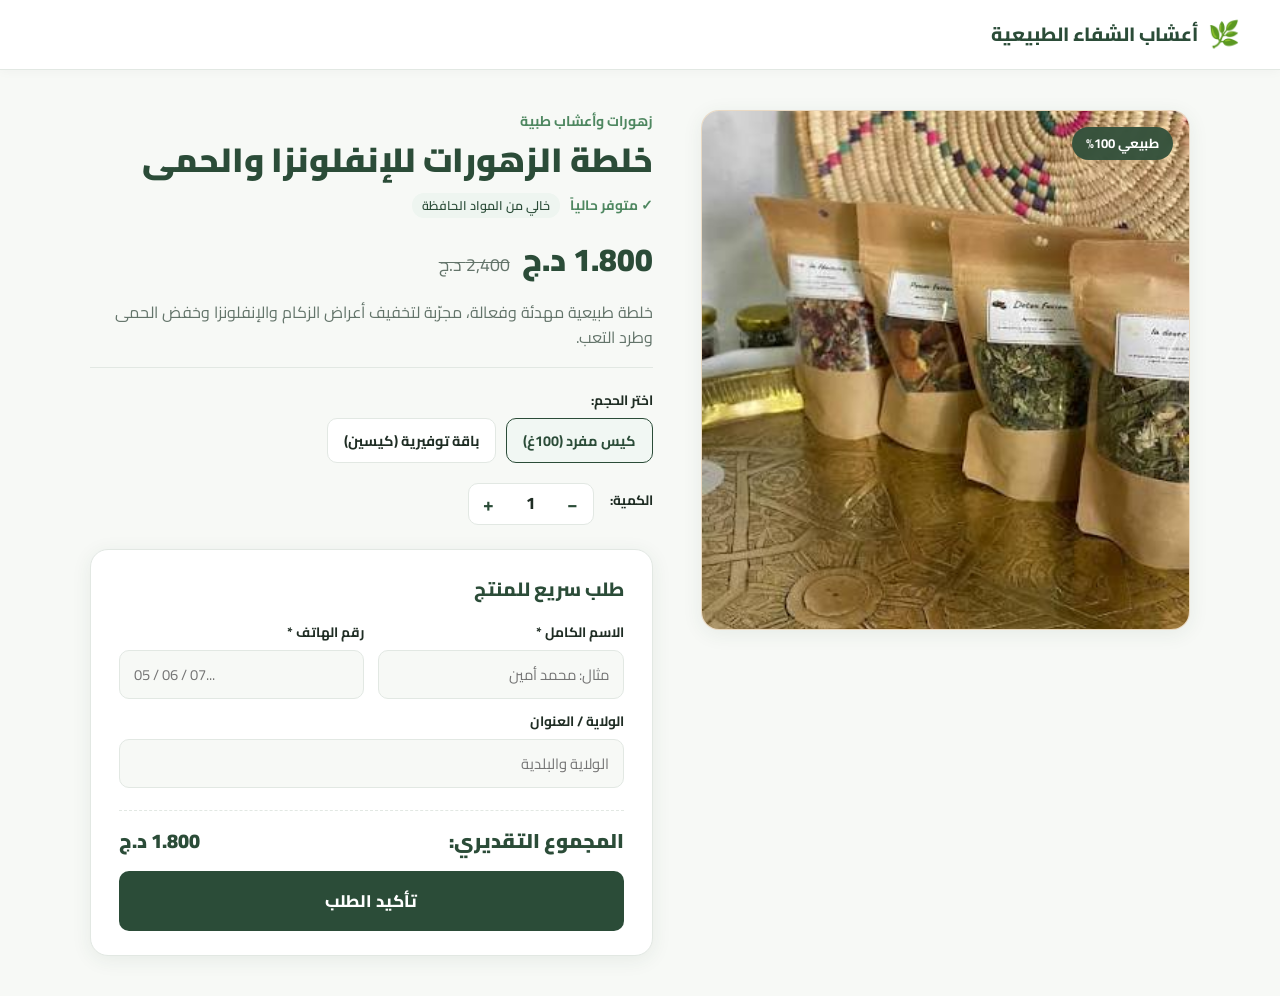
==== index.html @ d234552e "fix notation" ====
<!DOCTYPE html>
<html lang="ar" dir="rtl">
<head>
  <meta charset="UTF-8"/>
  <meta name="viewport" content="width=device-width, initial-scale=1.0"/>
  <title>yacine hiwan</title>
  
  <!-- Arabic & Modern Fonts -->
  <link rel="preconnect" href="https://fonts.googleapis.com">
  <link rel="preconnect" href="https://fonts.gstatic.com" crossorigin>
  <link href="https://fonts.googleapis.com/css2?family=Cairo:wght@400;600;700;800;900&display=swap" rel="stylesheet">

  <link rel="stylesheet" href="style.css"/>
  <link rel="stylesheet" href="pages.css"/>
</head>
<body>

  <!-- Top Announcement Bar -->
  <header class="navbar">
    <div class="nav-brand">
      <span class="leaf-icon">🌿</span>
      <span class="brand-title">أعشاب الشفاء الطبيعية</span>
    </div>
    <!-- <div class="prototype-tag">نسخة تجريبية (Prototype)</div> -->
  </header>

  <div class="toast" id="toast"><span id="toastMsg"></span></div>

  <main class="product-detail-page">
    <div class="detail-layout">

      <!-- Product Image -->
      <div class="detail-images">
        <div class="detail-main-img">
          <img src="tisanepack.jpg" alt="خلطة الزهورات والشاي الطبيعي">
          <span class="badge-herbal">طبيعي 100%</span>
        </div>
      </div>

      <!-- Product Info & Order Form -->
      <div class="detail-info">
        <div class="detail-cat">زهورات وأعشاب طبية</div>
        <h1 class="detail-title" id="productName">خلطة الزهورات للإنفلونزا والحمى</h1>

        <div class="product-badge-strip">
          <span class="stock-status">✓ متوفر حالياً</span>
          <span class="natural-tag">خالي من المواد الحافظة</span>
        </div>

        <div class="detail-price-box">
          <div class="detail-price" id="productPrice">1,800 د.ج</div>
          <div class="detail-old-price">2,400 د.ج</div>
        </div>

        <!-- Very brief description requested -->
        <p class="detail-desc" id="productDesc">
          خلطة طبيعية مهدئة وفعالة، مجرّبة لتخفيف أعراض الزكام والإنفلونزا وخفض الحمى وطرد التعب.
        </p>

        <!-- Pack selection / variants -->
        <div class="pack-selector">
          <label class="form-label">اختر الحجم:</label>
          <div class="variant-chips">
            <button class="variant-chip active" onclick="selectVariant(1800, this)">كيس مفرد (100غ)</button>
            <button class="variant-chip" onclick="selectVariant(3200, this)">باقة توفيرية (كيسين)</button>
          </div>
        </div>

        <!-- Quantity Controls -->
        <div class="qty-section">
          <label class="form-label">الكمية:</label>
          <div class="qty-ctrl">
            <button class="qty-btn" type="button" onclick="changeQty(-1)">−</button>
            <div class="qty-num" id="qtyNum">1</div>
            <button class="qty-btn" type="button" onclick="changeQty(1)">+</button>
          </div>
        </div>

        <!-- Direct Prototype Order Box -->
        <div class="order-summary-panel">
          <div class="summary-title">طلب سريع للمنتج</div>

          <div class="checkout-form">
            <div class="form-row">
              <div>
                <label class="form-label">الاسم الكامل *</label>
                <input id="clientName" class="form-input" type="text" placeholder="مثال: محمد أمين"/>
              </div>
              <div>
                <label class="form-label">رقم الهاتف *</label>
                <input id="clientPhone" class="form-input" type="tel" placeholder="05 / 06 / 07..."/>
              </div>
            </div>

            <div>
              <label class="form-label">الولاية / العنوان</label>
              <input id="clientAddress" class="form-input" type="text" placeholder="الولاية والبلدية"/>
            </div>

            <div class="summary-row total-row">
              <span>المجموع التقديري:</span>
              <span id="summaryTotal">1,800 د.ج</span>
            </div>

            <button class="checkout-submit" type="button" onclick="submitPrototypeOrder()">
              تأكيد الطلب
            </button>
            <!-- <p class="prototype-note">* هذه صفحة تجريبية لتقييم التصميم والمنتج أمام الزبون ولن يتم تسجيل دفع مالي حقيقي.</p> -->
          </div>
        </div>

      </div>
    </div>
  </main>

  <script src="app.js"></script>
</body>
</html>
---- style.css ----
/* ═══════════════════════════════════════════════════
   HERBAL TEA & TISANE THEME — Natural & Earthy
   ═══════════════════════════════════════════════════ */

:root {
  /* Green Tea & Tisane Palette */
  --primary:        #2b4c38;       /* Deep Forest / Herbal Green */
  --primary-light:  #3e694f;
  --accent-green:   #4e8760;
  --tea-amber:      #c48b47;       /* Warm infusion amber */
  --sage:           #8fa89b;
  --kraft-bg:       #f5ede2;       /* Natural kraft paper tone */
  --light-bg:       #f7f9f6;
  --surface:        #ffffff;
  
  /* Text & Border */
  --text-main:      #1f2d24;
  --text-muted:     #63746a;
  --border:         #e2e8e3;
  --border-focus:   #4e8760;

  /* UI Tokens */
  --radius:         10px;
  --radius-lg:      18px;
  --shadow:         0 4px 20px rgba(43, 76, 56, 0.08);
  --shadow-hover:   0 8px 30px rgba(43, 76, 56, 0.15);
}

*, *::before, *::after {
  margin: 0;
  padding: 0;
  box-sizing: border-box;
}

body {
  font-family: 'Cairo', sans-serif;
  background-color: var(--light-bg);
  color: var(--text-main);
  line-height: 1.6;
  direction: rtl;
  text-align: right;
  -webkit-font-smoothing: antialiased;
}

img {
  max-width: 100%;
  display: block;
}

button, input {
  font-family: inherit;
}

/* ── Top Header / Brand ── */
.navbar {
  height: 70px;
  background: var(--surface);
  border-bottom: 1px solid var(--border);
  display: flex;
  align-items: center;
  justify-content: space-between;
  padding: 0 40px;
  position: sticky;
  top: 0;
  z-index: 100;
  box-shadow: 0 2px 10px rgba(0,0,0,0.03);
}

.nav-brand {
  display: flex;
  align-items: center;
  gap: 10px;
}

.leaf-icon {
  font-size: 1.6rem;
}

.brand-title {
  font-size: 1.2rem;
  font-weight: 800;
  color: var(--primary);
}

.prototype-tag {
  background: #fff3cd;
  color: #856404;
  border: 1px solid #ffeeba;
  font-size: 0.8rem;
  font-weight: 700;
  padding: 5px 12px;
  border-radius: 20px;
}

/* ── Toast Notification ── */
.toast {
  position: fixed;
  bottom: 25px;
  left: 50%;
  transform: translateX(-50%) translateY(100px);
  background: var(--primary);
  color: #fff;
  padding: 12px 24px;
  border-radius: 30px;
  font-size: 0.95rem;
  font-weight: 600;
  box-shadow: 0 10px 25px rgba(0,0,0,0.2);
  transition: transform 0.3s cubic-bezier(0.175, 0.885, 0.32, 1.275), opacity 0.3s;
  opacity: 0;
  z-index: 999;
}

.toast.show {
  transform: translateX(-50%) translateY(0);
  opacity: 1;
}

@media (max-width: 768px) {
  .navbar {
    padding: 0 20px;
  }
}
---- pages.css ----
/* ═══════════════════════════════════════════════════
   PRODUCT PAGE STYLES — Natural Tisane Layout
   ═══════════════════════════════════════════════════ */

.product-detail-page {
  max-width: 1140px;
  margin: 40px auto;
  padding: 0 20px;
}

.detail-layout {
  display: grid;
  grid-template-columns: 1fr 1.15fr;
  gap: 48px;
  align-items: start;
}

/* ── Image Presentation ── */
.detail-images {
  position: sticky;
  top: 100px;
}

.detail-main-img {
  position: relative;
  background: var(--kraft-bg);
  border-radius: var(--radius-lg);
  overflow: hidden;
  border: 1px solid rgba(196, 139, 71, 0.2);
  box-shadow: var(--shadow);
  display: flex;
  align-items: center;
  justify-content: center;
  max-height: 520px;
}

.detail-main-img img {
  width: 100%;
  height: 100%;
  max-height: 520px;
  object-fit: cover;
  transition: transform 0.4s ease;
}

.detail-main-img:hover img {
  transform: scale(1.02);
}

.badge-herbal {
  position: absolute;
  top: 16px;
  right: 16px;
  background: rgba(43, 76, 56, 0.9);
  color: #fff;
  padding: 6px 14px;
  border-radius: 30px;
  font-size: 0.82rem;
  font-weight: 700;
  backdrop-filter: blur(4px);
}

/* ── Product Info ── */
.detail-cat {
  font-size: 0.88rem;
  color: var(--accent-green);
  font-weight: 700;
  margin-bottom: 6px;
}

.detail-title {
  font-size: 2.1rem;
  font-weight: 900;
  color: var(--primary);
  line-height: 1.25;
  margin-bottom: 12px;
}

.product-badge-strip {
  display: flex;
  gap: 10px;
  align-items: center;
  margin-bottom: 16px;
}

.stock-status {
  font-size: 0.85rem;
  font-weight: 700;
  color: var(--accent-green);
}

.natural-tag {
  font-size: 0.78rem;
  background: #eef5f0;
  color: var(--primary);
  padding: 3px 10px;
  border-radius: 12px;
  font-weight: 600;
}

.detail-price-box {
  display: flex;
  align-items: baseline;
  gap: 12px;
  margin-bottom: 14px;
}

.detail-price {
  font-size: 2rem;
  font-weight: 900;
  color: var(--primary);
}

.detail-old-price {
  font-size: 1.1rem;
  color: var(--text-muted);
  text-decoration: line-through;
}

.detail-desc {
  font-size: 1rem;
  color: var(--text-muted);
  margin-bottom: 22px;
  padding-bottom: 16px;
  border-bottom: 1px solid var(--border);
}

/* ── Pack / Variant Chips ── */
.pack-selector {
  margin-bottom: 20px;
}

.variant-chips {
  display: flex;
  gap: 10px;
  margin-top: 6px;
}

.variant-chip {
  background: var(--surface);
  border: 1.5px solid var(--border);
  padding: 8px 16px;
  border-radius: var(--radius);
  color: var(--text-main);
  font-weight: 700;
  font-size: 0.9rem;
  cursor: pointer;
  transition: all 0.2s;
}

.variant-chip.active, .variant-chip:hover {
  border-color: var(--primary);
  background: #f1f7f3;
  color: var(--primary);
}

/* ── Quantity Controls ── */
.qty-section {
  display: flex;
  align-items: center;
  gap: 16px;
  margin-bottom: 24px;
}

.qty-ctrl {
  display: inline-flex;
  border: 1px solid var(--border);
  border-radius: var(--radius);
  background: var(--surface);
  overflow: hidden;
}

.qty-btn {
  background: transparent;
  border: none;
  width: 40px;
  height: 40px;
  font-size: 1.2rem;
  font-weight: 700;
  color: var(--primary);
  cursor: pointer;
}

.qty-btn:hover {
  background: #f1f7f3;
}

.qty-num {
  width: 44px;
  height: 40px;
  display: flex;
  align-items: center;
  justify-content: center;
  font-weight: 800;
  font-size: 1.05rem;
}

/* ── Fast Order Form Panel ── */
.order-summary-panel {
  background: var(--surface);
  border: 1px solid var(--border);
  border-radius: var(--radius-lg);
  padding: 24px 28px;
  box-shadow: var(--shadow);
}

.summary-title {
  font-size: 1.2rem;
  font-weight: 800;
  color: var(--primary);
  margin-bottom: 18px;
}

.form-row {
  display: grid;
  grid-template-columns: 1fr 1fr;
  gap: 14px;
}

.form-label {
  display: block;
  font-size: 0.85rem;
  font-weight: 700;
  color: var(--text-main);
  margin-bottom: 6px;
}

.form-input {
  width: 100%;
  padding: 10px 14px;
  border: 1px solid var(--border);
  border-radius: var(--radius);
  font-size: 0.92rem;
  background: var(--light-bg);
  outline: none;
  transition: border-color 0.2s;
  margin-bottom: 12px;
}

.form-input:focus {
  border-color: var(--border-focus);
  background: #fff;
}

.summary-row.total-row {
  display: flex;
  justify-content: space-between;
  align-items: center;
  margin-top: 10px;
  padding: 14px 0;
  border-top: 1px dashed var(--border);
  font-size: 1.25rem;
  font-weight: 900;
  color: var(--primary);
}

.checkout-submit {
  width: 100%;
  background: var(--primary);
  color: #fff;
  border: none;
  padding: 14px;
  border-radius: var(--radius);
  font-size: 1.05rem;
  font-weight: 800;
  cursor: pointer;
  transition: background 0.2s, transform 0.1s;
}

.checkout-submit:hover {
  background: var(--primary-light);
}

.checkout-submit:active {
  transform: scale(0.99);
}

.prototype-note {
  font-size: 0.78rem;
  color: var(--text-muted);
  text-align: center;
  margin-top: 10px;
}

/* ── Responsive ── */
@media (max-width: 860px) {
  .detail-layout {
    grid-template-columns: 1fr;
    gap: 28px;
  }
  .detail-images {
    position: static;
  }
  .form-row {
    grid-template-columns: 1fr;
    gap: 0;
  }
}
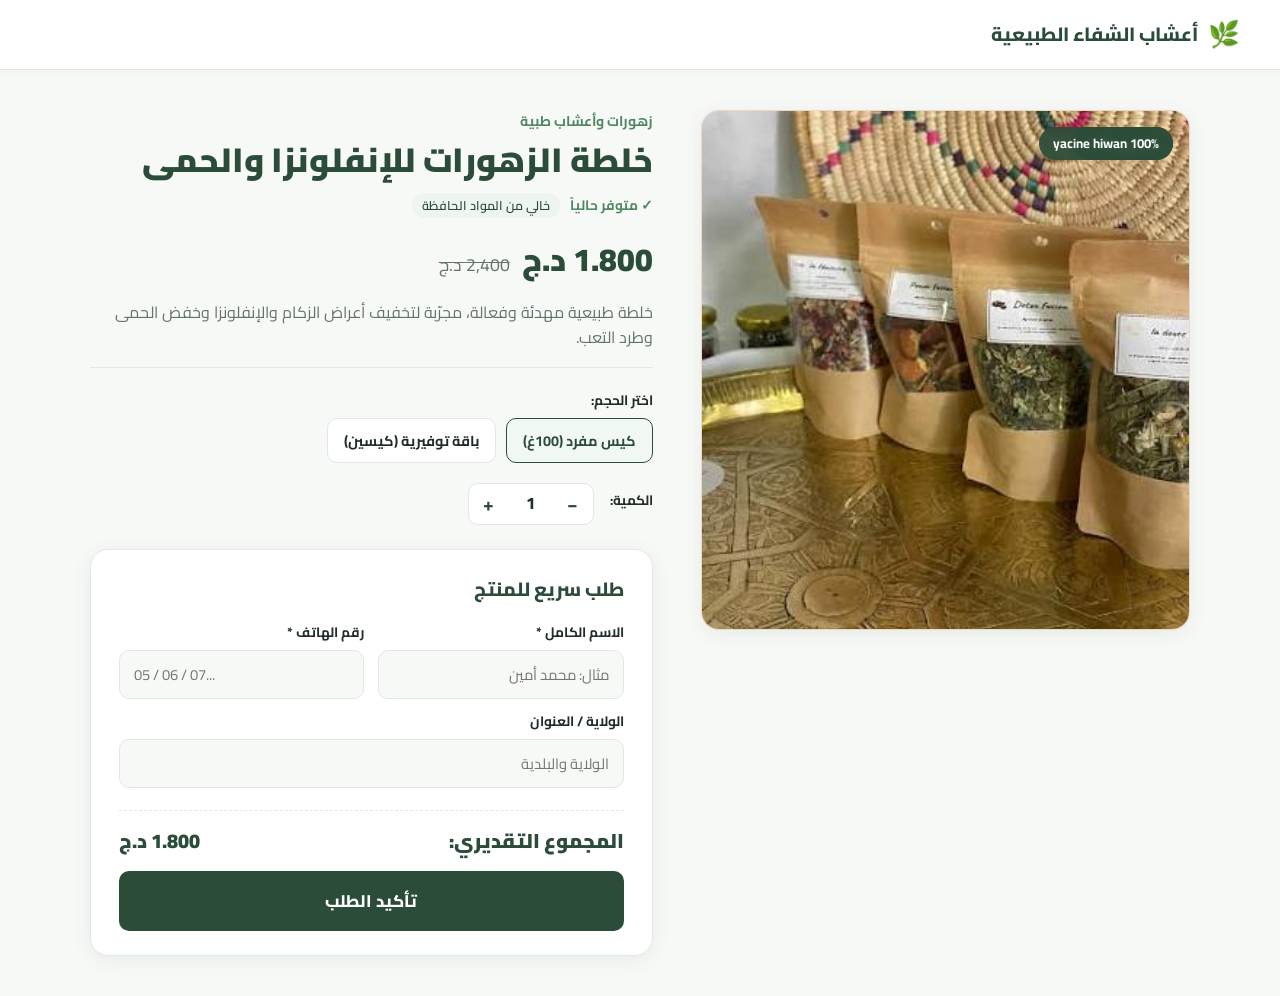
==== commit d8e74b0c: "Update index.html" ====
--- a/index.html
+++ b/index.html
@@ -34,6 +34,7 @@
         <div class="detail-main-img">
           <img src="tisanepack.jpg" alt="خلطة الزهورات والشاي الطبيعي">
           <span class="badge-herbal">طبيعي 100%</span>
+          <span class="badge-herbal">yacine hiwan 100%</span>
         </div>
       </div>
 
